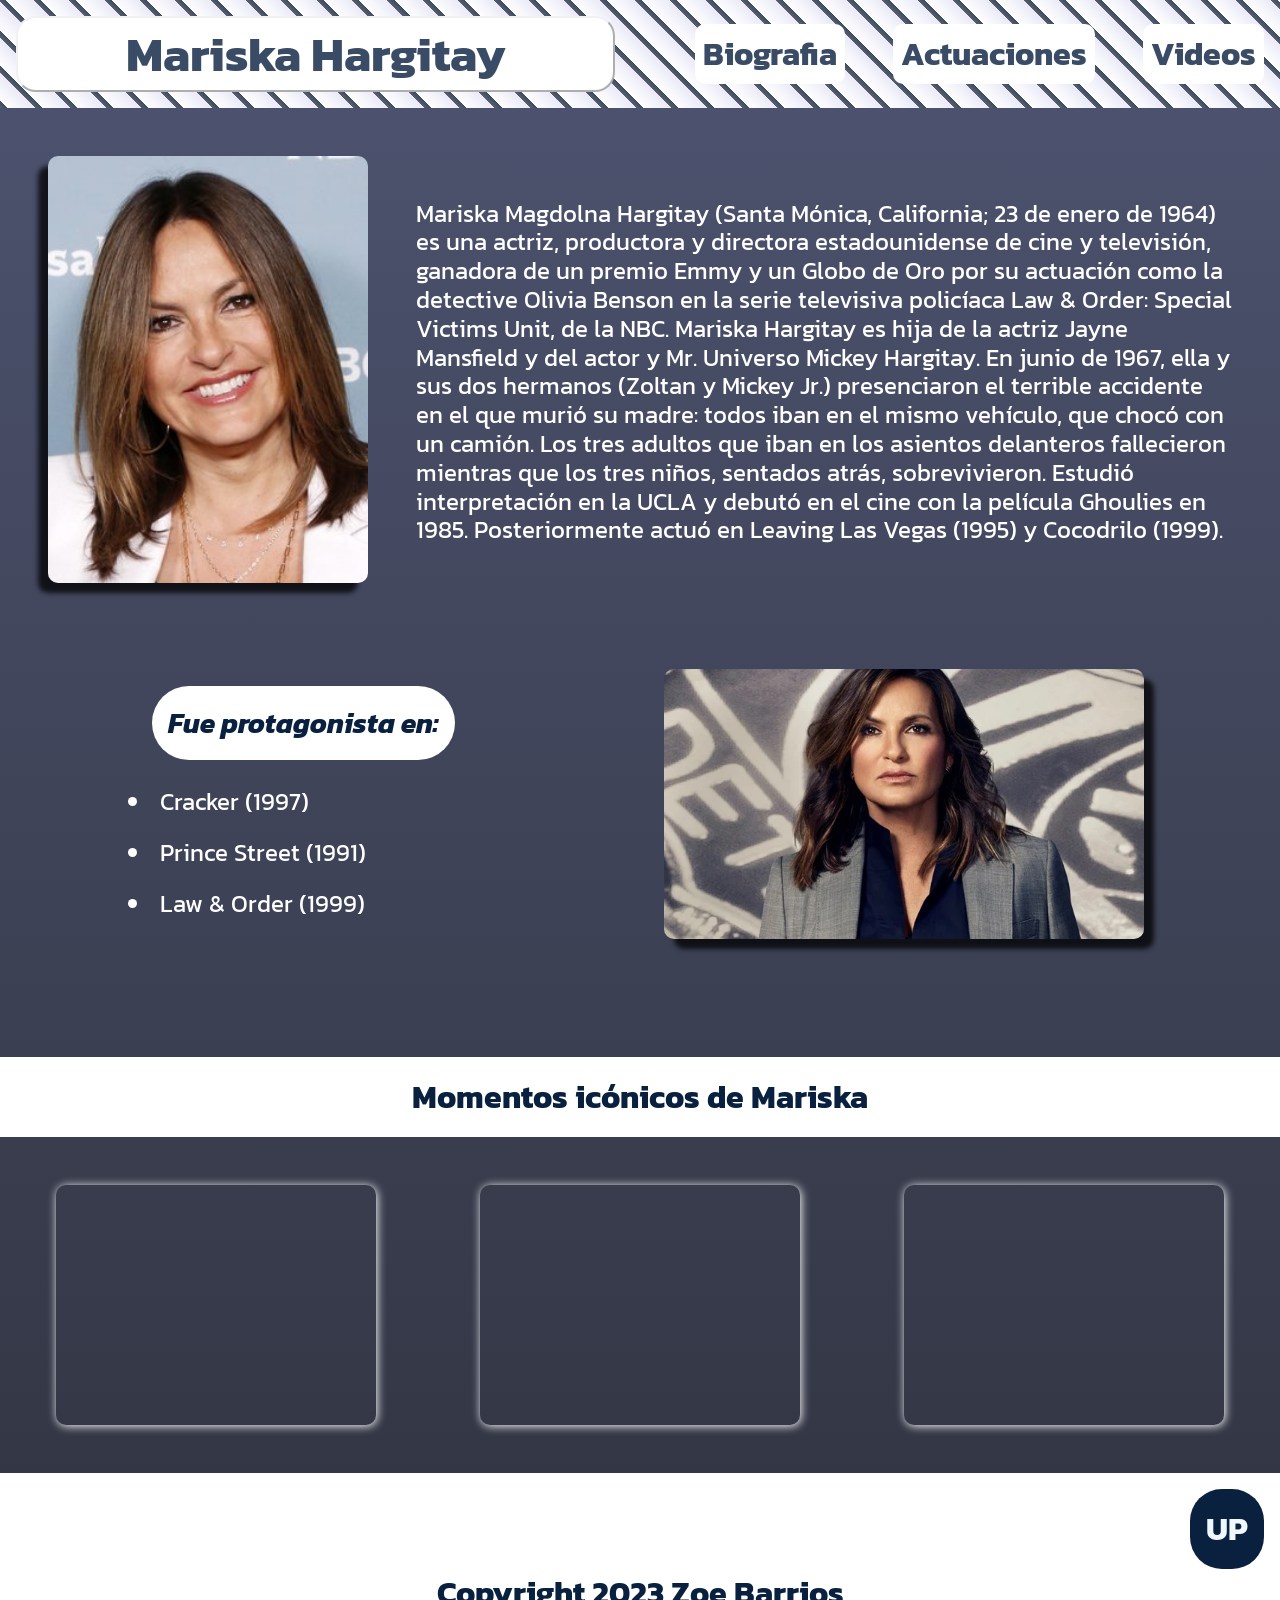
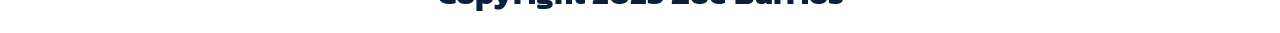
==== zoe-barrios.html @ 22aa31ab "first commit" ====
<!DOCTYPE html>
<html lang="en">

<head>
    <meta charset="UTF-8">
    <meta http-equiv="X-UA-Compatible" content="IE=edge">
    <meta name="viewport" content="width=device-width, initial-scale=1.0">
    <link rel="stylesheet"
        href="https://maxst.icons8.com/vue-static/landings/line-awesome/line-awesome/1.3.0/css/line-awesome.min.css">
    <link href="styles.css" rel="stylesheet" />
    <link href="./img/favicon.ico" type="image/jpg" rel="icon">
    <title>Mariska Hargitay</title>
</head>

<body>
    <header>
        <div class="contenedor-titulo" id="header">
            <h1>Mariska Hargitay</h1>
        </div>
        <div class="nav">
            <nav>
                <ul class="nav-pagina">
                    <a href="#biografia">
                        <li>Biografia</li>
                    </a>
                    <a href="#actuaciones">
                        <li>Actuaciones</li>
                    </a>
                    <a href="#videos"">
                        <li>Videos</li>
                    </a>
                </ul>
            </nav>
        </div>
    </header>
    <main class=" seccion-principal">

                        <article class="seccion-biografia" id="biografia">
                            <article class="seccion-imagen">
                                <figure>
                                    <img src="./img/mariska1.jpg" class="mariska1" alt="Imagen de mariska Hargitay">
                                    <span class="redes">
                                        <p>Sus redes</p>
                                        <a href="https://es-es.facebook.com/Mariska-Hargitay-351615644929763/"
                                            class="lab la-facebook-f" target="_blank"></a>
                                        <a href="https://www.instagram.com/therealmariskahargitay/?hl=es"
                                            class="lab la-instagram" target="_blank"></a>


                                    </span>
                                </figure>
                            </article>
                            <article class="seccion-texto">
                                <p>
                                    Mariska Magdolna Hargitay (Santa Mónica, California; 23 de enero de 1964) es una
                                    actriz,
                                    productora
                                    y directora estadounidense de cine y televisión, ganadora de un premio Emmy y un
                                    Globo
                                    de Oro por su
                                    actuación como la detective Olivia Benson en la serie televisiva policíaca Law &
                                    Order:
                                    Special
                                    Victims Unit, de la NBC.
                                    Mariska Hargitay es hija de la actriz Jayne Mansfield y del actor y Mr. Universo
                                    Mickey
                                    Hargitay. En
                                    junio de 1967, ella y sus dos hermanos (Zoltan y Mickey Jr.) presenciaron el
                                    terrible
                                    accidente en
                                    el que murió su madre: todos iban en el mismo vehículo, que chocó con un camión. Los
                                    tres adultos
                                    que iban en los asientos delanteros fallecieron mientras que los tres niños,
                                    sentados
                                    atrás,
                                    sobrevivieron.

                                    Estudió interpretación en la UCLA y debutó en el cine con la película Ghoulies en
                                    1985.
                                    Posteriormente actuó en Leaving Las Vegas (1995) y Cocodrilo (1999).
                                </p>
                            </article>

                        </article>

                        <section class="seccion-masInfo" id="actuaciones">
                            <article class="lista">
                                <h3>Fue protagonista en: </h3>
                                <ul>
                                    <li><a href="https://www.filmaffinity.com/es/film216386.html"
                                            target="_blank">Cracker
                                            (1997)</a>
                                    </li>
                                    <li><a href="https://www.imdb.com/title/tt0118439/" target="b
                        ">Prince Street (1991)</a></li>
                                    <li><a href="https://es.wikipedia.org/wiki/Law_%26_Order:_Special_Victims_Unit"
                                            target="_blank">Law
                                            & Order (1999)</a></li>
                                </ul>
                            </article>

                            <article class="seccion-imagen2">
                                <img src="./img/mariska2.jpeg" class="mariska2" alt="Imagen de Mariska Hargiay">

                            </article>


                        </section>
                        <section class="seccion-videos" id="videos">
                            <h3 class="titulo-videos">Momentos icónicos de Mariska</h3>
                            <article class="videos">
                                <iframe src="https://www.youtube.com/embed/K6srAL28Bjw" title="YouTube video player"
                                    frameborder="0"
                                    allow="accelerometer; autoplay; clipboard-write; encrypted-media; gyroscope; picture-in-picture; web-share">
                                </iframe>
                                <iframe src="https://www.youtube.com/embed/uqomKAVGQzQ" title="YouTube video player"
                                    frameborder="0"
                                    allow="accelerometer; autoplay; clipboard-write; encrypted-media; gyroscope; picture-in-picture; web-share">
                                </iframe>
                                <iframe src="https://www.youtube.com/embed/DB9D09TG9ao" title="YouTube video player"
                                    frameborder="0"
                                    allow="accelerometer; autoplay; clipboard-write; encrypted-media; gyroscope; picture-in-picture; web-share">
                                </iframe>
                            </article>


                        </section>

                        </main>
                        <footer>
                            <p class="las la-cat copy">
                                Copyright 2023 Zoe Barrios
                            </p>
                            <a href="#header" class="enlace-arriba">UP</a>

                        </footer>
</body>

</html>
---- styles.css ----
@import url('https://fonts.googleapis.com/css2?family=Kanit:wght@300&family=Roboto:wght@100&display=swap');

::-webkit-scrollbar {
    width: 15px;
}

::-webkit-scrollbar-track {
    background-color: #ffffff;
}

::-webkit-scrollbar-thumb {
    background-color: #4c516d;
    border-radius: 10px;
}

* {
    padding: 0;
    margin: 0;
    font-family: 'Kanit', sans-serif;
}

html {
    scroll-behavior: smooth;
}

header {
    /*Caracteristicas del header*/
    height: 100%;
    display: flex;
    flex-direction: row;
    gap: 5rem;
    align-items: center;
    justify-content: space-evenly;
    background: white;
    padding: 1rem;
    /*Caracteristicas texto*/
    color: #09203f;
    font-size: 1.5rem;
    text-shadow: 2px 2px 3px white;
    text-align: center;
    font-weight: bold;

    /*Patterns*/
    background-color: #e5e5f7;
    opacity: 0.8;
    background: repeating-linear-gradient(45deg, #333745, #09203f 5px, white 5px, #e5e5f7 25px);


}

main {
    background: linear-gradient(to bottom, #4c516d, #333745);
}


.contenedor-titulo {
    background-color: white;
    padding: 0 1rem;
    border-radius: 20px;
    border: 2px outset;
    flex: 1;
    transition: all 0.2s ease-in-out;
}

.nav {
    flex: 1;
}

.nav-pagina {
    display: flex;
    flex-direction: row;
    gap: 3rem;
    align-items: center;
    justify-content: space-around;
}


.seccion-principal {
    width: 100%;
    display: flex;
    flex-wrap: wrap;

}

.seccion-biografia {
    padding: 3rem;
    display: flex;
    flex-direction: row;
    width: 100%;
    height: 100%;
    align-items: center;
    justify-content: space-around;
    gap: 3rem;

}

figure {
    position: relative;
}

a {
    text-decoration: none;
}


.seccion-texto>p {
    font-size: 1.5rem;
    line-height: 1.8rem;
    color: white;
}

.seccion-texto:hover {
    text-shadow: 1px 1px 10px white;

}

.seccion-masInfo {
    display: flex;
    flex-direction: row;
    width: 100%;
    align-items: center;
    justify-content: space-around;
    padding-top: 2rem;
    padding-bottom: 2rem;
    flex: 1;
}


.lista {
    margin-left: 3rem;
    font-size: 1.5rem;
    color: white;

}

.lista>h3 {
    margin-bottom: 1rem;
}

.lista li {
    padding: 0.5rem;
}

.lista>h3 {
    color: #09203f;
    background-color: white;
    padding: 1rem;
    border-radius: 3rem;
    font-style: italic;
}

.seccion-videos {
    width: 100%;
    text-align: center;
    padding-top: 5rem;
}

.videos {
    padding: 3rem 0;
    display: flex;
    flex-direction: row;
    justify-content: space-evenly;
    flex-wrap: wrap;
    gap: 3rem;
}

.titulo-videos {
    background-color: white;
    padding: 1rem;
    font-size: 2rem;
    color: #09203f;

}

iframe {
    width: 20rem;
    height: 15rem;
    box-shadow: 1px 1px 10px white;
    border-radius: 10px;
}

.mariska1 {
    width: 20rem;
    border-radius: 10px;
    box-shadow: -10px 10px 5px 0px rgba(0, 0, 0, 0.75);
    -webkit-box-shadow: -10px 10px 5px 0px rgba(0, 0, 0, 0.75);
    -moz-box-shadow: -10px 10px 5px 0px rgba(0, 0, 0, 0.75);
}


.mariska2 {
    box-sizing: content-box;
    width: 30rem;
    border-radius: 10px;
    margin-right: 2rem;
    box-shadow: 10px 10px 5px 0px rgba(0, 0, 0, 0.75);
    -webkit-box-shadow: 10px 10px 5px 0px rgba(0, 0, 0, 0.75);
    -moz-box-shadow: 10px 10px 5px 0px rgba(0, 0, 0, 0.75);
    transition: all 0.5s ease-in-out;
}

.contenedor-titulo:hover {
    transform: translate(10px);
    box-shadow: 10px 10px black;
}

figure {
    transition: all 0.5s ease-in-out;
}

figure:hover {
    transform: translate(10px);
    opacity: 50%;
}

.redes a {
    color: #111b54;
}

figure .redes {
    display: none;
    position: absolute;
    top: 30%;
    left: -10px;
    width: 100%;
    text-align: center;
    font-size: 2rem;
    color: white;
    font-family: 'Roboto', sans-serif;
    padding: 10px;
}

figure:hover .redes {
    display: block;
}

.mariska2:hover {
    transform: translate(10px);
}

.lista a {
    color: white;
}

.lista a:hover {
    text-shadow: 2px 2px black;
    background-color: rgb(40, 15, 104);
    padding: 1px;
    border-radius: 10px;
}

.nav-pagina li {
    list-style: none;
    color: #09203f;
    font-size: 2rem;
    background-color: white;
    border-radius: 10px;
    padding: 0.4rem 0.5rem;
    transition: all 0.2s ease-in-out;
}

.nav-pagina li:hover {
    transform: translate(10px);
    box-shadow: 5px 5px black;
}


footer {
    display: grid;
    grid-row: 1fr 1fr;
    height: 5rem;
    font-size: 2rem;
    color: #09203f;
    font-weight: bold;
    padding-top: 1rem;
}

.copy {
    justify-self: center;
    grid-row: 2;
    padding-bottom: 1rem;
}

.enlace-arriba {
    background-color: #09203f;
    grid-row: 1;
    justify-self: end;
    padding: 1rem;
    border-radius: 2rem;
    text-align: center;
    margin-right: 1rem;
    color: aliceblue;
    transition: all 0.2s ease-in-out;
}

.enlace-arriba:hover {
    background-color: rgb(0, 81, 255);
    transform: scale(1.1);
}

/*MEDIA QUERYS*/

@media (min-width:1440px) {

    .nav-pagina li {
        font-size: 3rem;
        padding: 0 4rem;
    }

    .seccion-texto>p {
        font-size: 3rem;
        line-height: 3rem;
    }

    .mariska1 {
        width: 25rem;
    }

    .mariska2 {
        width: 40rem;
    }

    .lista {
        font-size: 3rem;
    }

    .seccion-videos>h3 {
        font-size: 3rem;

    }

    iframe {
        width: 50rem;
        height: 30rem;

    }

}

@media (max-width:900px) {

    header {
        flex-direction: column;
    }

    .nav-pagina {
        flex-direction: row;
    }

    .seccion-biografia,
    .seccion-masInfo,
    .videos {
        display: flex;
        flex-direction: column;
        align-items: center;
        justify-content: center;
    }

    .seccion-texto>p {
        font-size: 2rem;
    }

    .seccion-masInfo {
        display: flex;
        align-items: center;
        justify-content: center;
        gap: 4rem;
        text-align: center;
    }

    .lista {
        width: 50%;
        font-size: 2rem;
    }

    .mariska2 {
        margin: 0;
    }



}

@media (max-width:570px) {

    .nav-pagina {
        flex-direction: column;
    }

    .mariska1 {
        width: 15rem;
    }

    .mariska2 {
        width: 20rem;
    }

    .lista {
        width: 100%;
        font-size: 1.5rem;
        margin: 0;
    }

    footer {
        font-size: 1.5rem;
    }

    .enlace-arriba {
        justify-self: center;
        margin-bottom: 1rem;
    }


}

@media (max-width:350px) {

    .seccion-biografia {
        padding: 0;
        margin: 2rem auto;

    }

    .mariska1 {
        width: 10rem;
    }

    iframe,
    .mariska2 {
        width: 15rem;
    }

    footer {
        font-size: 1.5rem;
    }
}
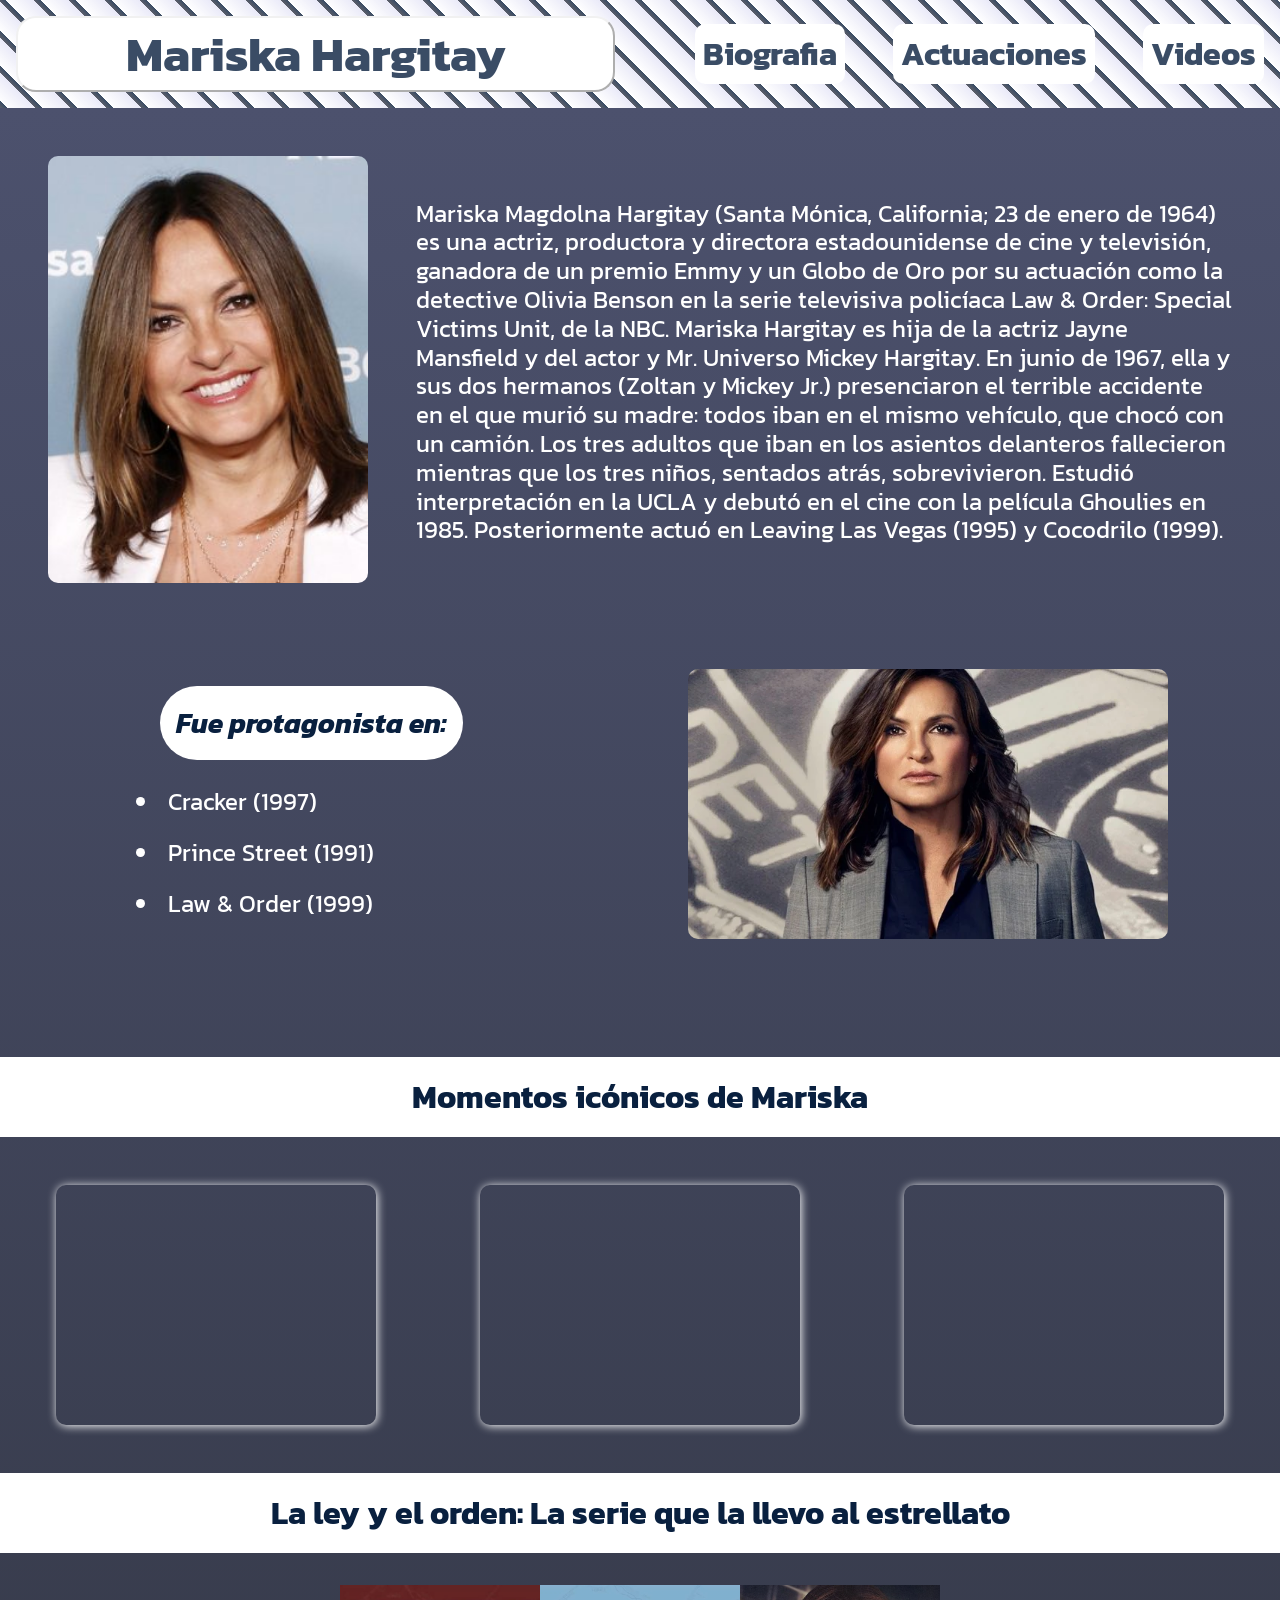
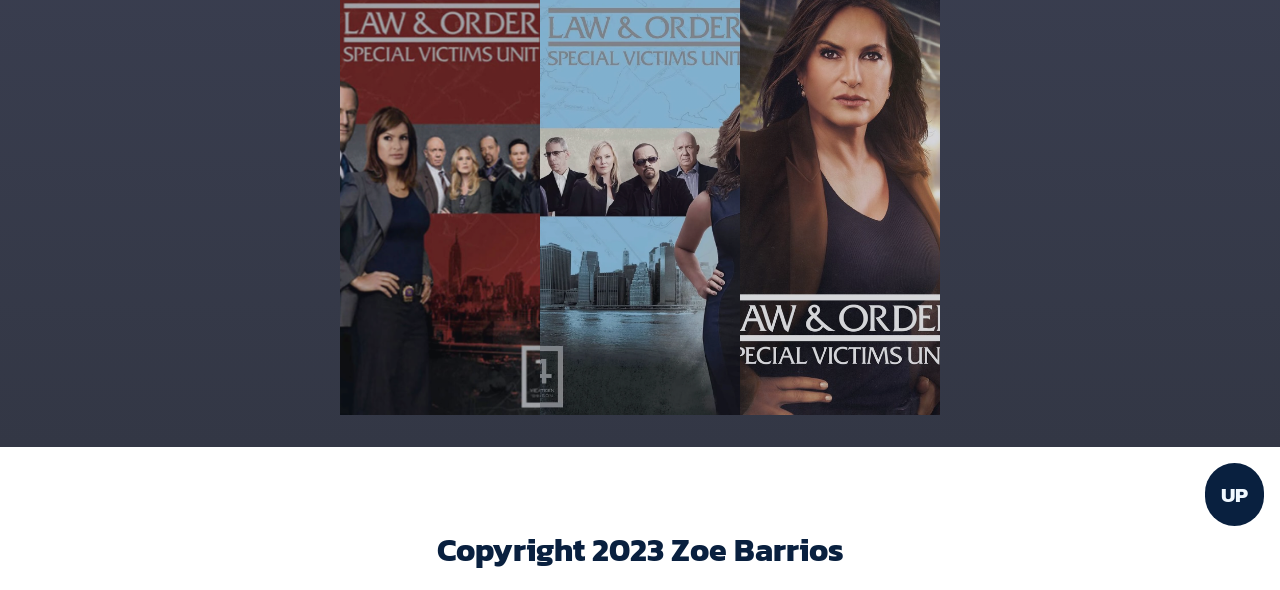
==== commit d4f10ae6: "Agregando efecto imagenes y variables" ====
--- a/zoe-barrios.html
+++ b/zoe-barrios.html
@@ -107,7 +107,7 @@
 
                         </section>
                         <section class="seccion-videos" id="videos">
-                            <h3 class="titulo-videos">Momentos icónicos de Mariska</h3>
+                            <h3 class="titulo-separador">Momentos icónicos de Mariska</h3>
                             <article class="videos">
                                 <iframe src="https://www.youtube.com/embed/K6srAL28Bjw" title="YouTube video player"
                                     frameborder="0"
@@ -125,6 +125,15 @@
 
 
                         </section>
+                        <h3 class="titulo-separador">La ley y el orden: La serie que la llevo al estrellato</h3>
+                        <section class="seccion-temporadas">
+
+                            <section class="temporadas-imagenes">
+                                <img src="/img/lyo1.jpg" alt="Temporada 1 la ley y el orden" class="img-temporada">
+                                <img src="/img/lyo2.jpg" alt="Temporada 2 la ley y el orden" class="img-temporada">
+                                <img src="/img/lyo3.jpg" alt="Temporada 3 la ley y el orden" class="img-temporada">
+                            </section>
+                        </section>
 
                         </main>
                         <footer>
--- a/styles.css
+++ b/styles.css
@@ -1,4 +1,11 @@
 @import url('https://fonts.googleapis.com/css2?family=Kanit:wght@300&family=Roboto:wght@100&display=swap');
+
+:root {
+    --color-general: #09203f;
+    --transition: all 0.2s ease-in-out;
+    --transition-larga: all 0.5s ease-in-out;
+    --font-importada: "Kanit", sans-serif;
+}
 
 ::-webkit-scrollbar {
     width: 15px;
@@ -16,7 +23,8 @@
 * {
     padding: 0;
     margin: 0;
-    font-family: 'Kanit', sans-serif;
+    font-family: var(--font-importada);
+    box-sizing: border-box;
 }
 
 html {
@@ -34,7 +42,7 @@
     background: white;
     padding: 1rem;
     /*Caracteristicas texto*/
-    color: #09203f;
+    color: var(--color-general);
     font-size: 1.5rem;
     text-shadow: 2px 2px 3px white;
     text-align: center;
@@ -43,7 +51,7 @@
     /*Patterns*/
     background-color: #e5e5f7;
     opacity: 0.8;
-    background: repeating-linear-gradient(45deg, #333745, #09203f 5px, white 5px, #e5e5f7 25px);
+    background: repeating-linear-gradient(45deg, #333745, var(--color-general) 5px, white 5px, #e5e5f7 25px);
 
 
 }
@@ -59,7 +67,7 @@
     border-radius: 20px;
     border: 2px outset;
     flex: 1;
-    transition: all 0.2s ease-in-out;
+    transition: var(--transition);
 }
 
 .nav {
@@ -142,7 +150,7 @@
 }
 
 .lista>h3 {
-    color: #09203f;
+    color: var(--color-general);
     background-color: white;
     padding: 1rem;
     border-radius: 3rem;
@@ -164,11 +172,13 @@
     gap: 3rem;
 }
 
-.titulo-videos {
+.titulo-separador {
     background-color: white;
     padding: 1rem;
     font-size: 2rem;
-    color: #09203f;
+    color: var(--color-general);
+    width: 100%;
+    text-align: center;
 
 }
 
@@ -182,9 +192,7 @@
 .mariska1 {
     width: 20rem;
     border-radius: 10px;
-    box-shadow: -10px 10px 5px 0px rgba(0, 0, 0, 0.75);
-    -webkit-box-shadow: -10px 10px 5px 0px rgba(0, 0, 0, 0.75);
-    -moz-box-shadow: -10px 10px 5px 0px rgba(0, 0, 0, 0.75);
+
 }
 
 
@@ -192,11 +200,7 @@
     box-sizing: content-box;
     width: 30rem;
     border-radius: 10px;
-    margin-right: 2rem;
-    box-shadow: 10px 10px 5px 0px rgba(0, 0, 0, 0.75);
-    -webkit-box-shadow: 10px 10px 5px 0px rgba(0, 0, 0, 0.75);
-    -moz-box-shadow: 10px 10px 5px 0px rgba(0, 0, 0, 0.75);
-    transition: all 0.5s ease-in-out;
+    transition: var(--transition-larga);
 }
 
 .contenedor-titulo:hover {
@@ -205,12 +209,14 @@
 }
 
 figure {
-    transition: all 0.5s ease-in-out;
+    transition: var(--transition-larga);
+    border-radius: 10px;
 }
 
 figure:hover {
     transform: translate(10px);
     opacity: 50%;
+    box-shadow: 10px 10px black;
 }
 
 .redes a {
@@ -226,7 +232,7 @@
     text-align: center;
     font-size: 2rem;
     color: white;
-    font-family: 'Roboto', sans-serif;
+    font-family: var(--font-importada);
     padding: 10px;
 }
 
@@ -236,6 +242,7 @@
 
 .mariska2:hover {
     transform: translate(10px);
+    box-shadow: 10px 10px black;
 }
 
 .lista a {
@@ -251,17 +258,48 @@
 
 .nav-pagina li {
     list-style: none;
-    color: #09203f;
+    color: var(--color-general);
     font-size: 2rem;
     background-color: white;
     border-radius: 10px;
     padding: 0.4rem 0.5rem;
-    transition: all 0.2s ease-in-out;
+    transition: var(--transition);
 }
 
 .nav-pagina li:hover {
     transform: translate(10px);
     box-shadow: 5px 5px black;
+}
+
+.seccion-temporadas {
+    display: flex;
+    flex-direction: column;
+    gap: 2rem;
+    align-items: center;
+    justify-content: center;
+    width: 100%;
+    text-align: center;
+}
+
+.temporadas-imagenes {
+    display: flex;
+    width: 600px;
+    height: 430px;
+    margin: 2rem 0 2rem 0;
+}
+
+.img-temporada {
+    width: 0;
+    flex-grow: 1;
+    object-fit: cover;
+    opacity: .8;
+    transition: 0.5s ease;
+}
+
+.img-temporada:hover {
+    width: 300px;
+    opacity: 1;
+    filter: contrast(120%);
 }
 
 
@@ -270,7 +308,7 @@
     grid-row: 1fr 1fr;
     height: 5rem;
     font-size: 2rem;
-    color: #09203f;
+    color: var(--color-general);
     font-weight: bold;
     padding-top: 1rem;
 }
@@ -282,7 +320,7 @@
 }
 
 .enlace-arriba {
-    background-color: #09203f;
+    background-color: var(--color-general);
     grid-row: 1;
     justify-self: end;
     padding: 1rem;
@@ -290,7 +328,8 @@
     text-align: center;
     margin-right: 1rem;
     color: aliceblue;
-    transition: all 0.2s ease-in-out;
+    font-size: 1.3rem;
+    transition: var(--transition);
 }
 
 .enlace-arriba:hover {
@@ -381,7 +420,7 @@
 
 }
 
-@media (max-width:570px) {
+@media (max-width:600px) {
 
     .nav-pagina {
         flex-direction: column;
@@ -401,6 +440,12 @@
         margin: 0;
     }
 
+
+    .temporadas-imagenes {
+        width: 100%;
+        height: 100%;
+    }
+
     footer {
         font-size: 1.5rem;
     }
@@ -430,6 +475,13 @@
         width: 15rem;
     }
 
+
+    .temporadas-imagenes {
+
+        width: 100%;
+        height: 100%;
+    }
+
     footer {
         font-size: 1.5rem;
     }
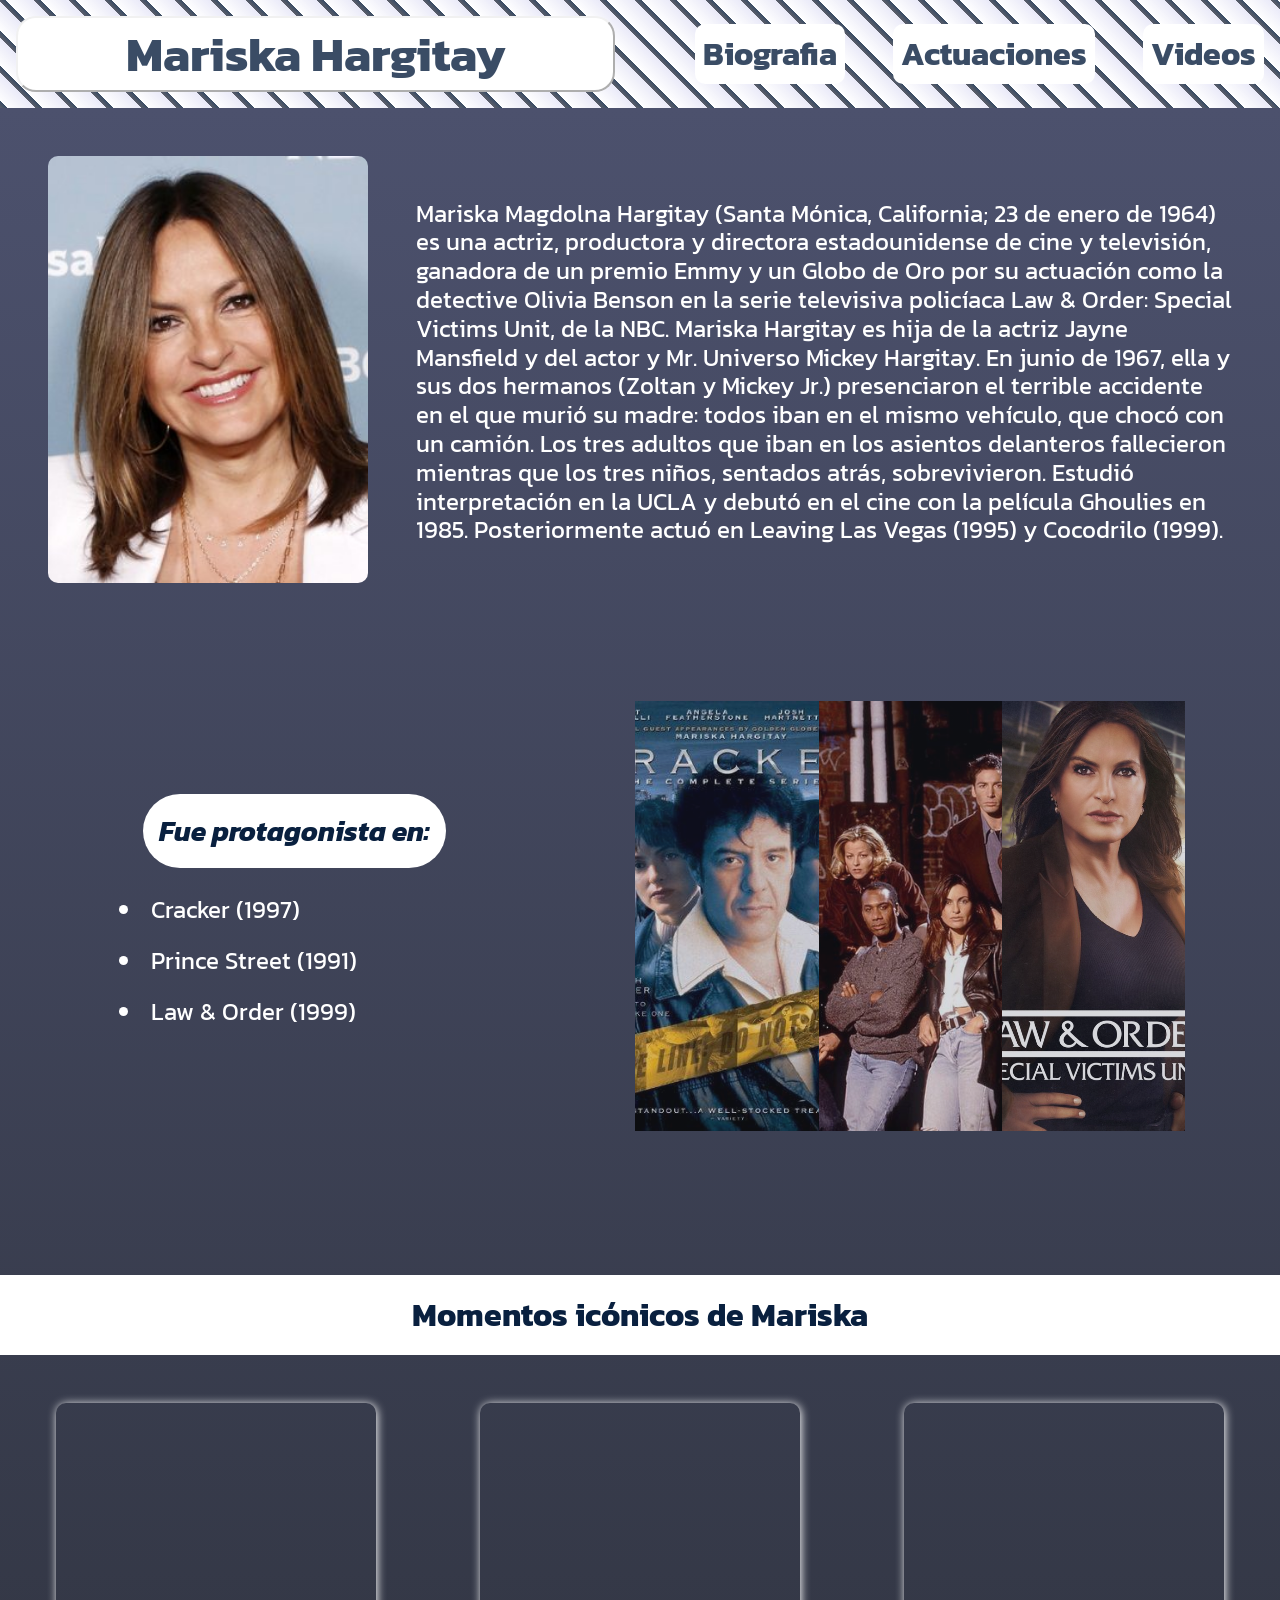
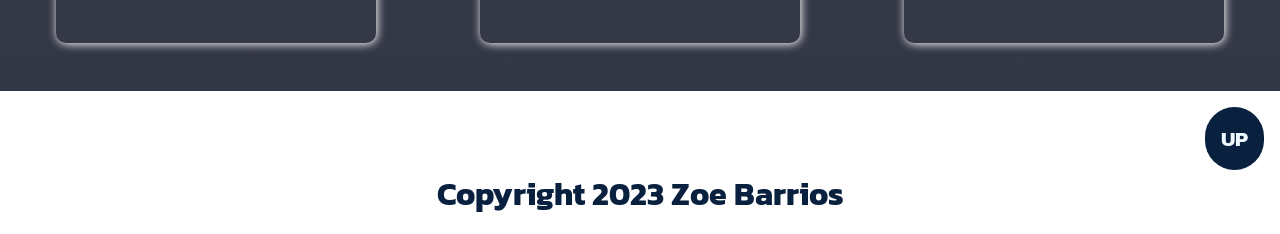
==== commit f89574d1: "Terminando" ====
--- a/zoe-barrios.html
+++ b/zoe-barrios.html
@@ -20,129 +20,122 @@
         <div class="nav">
             <nav>
                 <ul class="nav-pagina">
-                    <a href="#biografia">
-                        <li>Biografia</li>
-                    </a>
-                    <a href="#actuaciones">
-                        <li>Actuaciones</li>
-                    </a>
-                    <a href="#videos"">
-                        <li>Videos</li>
-                    </a>
+
+                    <li><a href="#biografia">Biografia</a></li>
+
+
+                    <li><a href="#actuaciones">Actuaciones</a></li>
+
+
+                    <li><a href="#videos">Videos</a></li>
+
                 </ul>
             </nav>
         </div>
     </header>
     <main class=" seccion-principal">
 
-                        <article class="seccion-biografia" id="biografia">
-                            <article class="seccion-imagen">
-                                <figure>
-                                    <img src="./img/mariska1.jpg" class="mariska1" alt="Imagen de mariska Hargitay">
-                                    <span class="redes">
-                                        <p>Sus redes</p>
-                                        <a href="https://es-es.facebook.com/Mariska-Hargitay-351615644929763/"
-                                            class="lab la-facebook-f" target="_blank"></a>
-                                        <a href="https://www.instagram.com/therealmariskahargitay/?hl=es"
-                                            class="lab la-instagram" target="_blank"></a>
+        <article class="seccion-biografia" id="biografia">
+            <article class="seccion-imagen">
+                <figure>
+                    <img src="./img/mariska1.jpg" class="mariska1" alt="Imagen de mariska Hargitay">
+                    <span class="redes">
+                        <p>Sus redes</p>
+                        <a href="https://es-es.facebook.com/Mariska-Hargitay-351615644929763/" class="lab la-facebook-f"
+                            target="_blank"></a>
+                        <a href="https://www.instagram.com/therealmariskahargitay/?hl=es" class="lab la-instagram"
+                            target="_blank"></a>
 
 
-                                    </span>
-                                </figure>
-                            </article>
-                            <article class="seccion-texto">
-                                <p>
-                                    Mariska Magdolna Hargitay (Santa Mónica, California; 23 de enero de 1964) es una
-                                    actriz,
-                                    productora
-                                    y directora estadounidense de cine y televisión, ganadora de un premio Emmy y un
-                                    Globo
-                                    de Oro por su
-                                    actuación como la detective Olivia Benson en la serie televisiva policíaca Law &
-                                    Order:
-                                    Special
-                                    Victims Unit, de la NBC.
-                                    Mariska Hargitay es hija de la actriz Jayne Mansfield y del actor y Mr. Universo
-                                    Mickey
-                                    Hargitay. En
-                                    junio de 1967, ella y sus dos hermanos (Zoltan y Mickey Jr.) presenciaron el
-                                    terrible
-                                    accidente en
-                                    el que murió su madre: todos iban en el mismo vehículo, que chocó con un camión. Los
-                                    tres adultos
-                                    que iban en los asientos delanteros fallecieron mientras que los tres niños,
-                                    sentados
-                                    atrás,
-                                    sobrevivieron.
+                    </span>
+                </figure>
+            </article>
+            <article class="seccion-texto">
+                <p>
+                    Mariska Magdolna Hargitay (Santa Mónica, California; 23 de enero de 1964) es una
+                    actriz,
+                    productora
+                    y directora estadounidense de cine y televisión, ganadora de un premio Emmy y un
+                    Globo
+                    de Oro por su
+                    actuación como la detective Olivia Benson en la serie televisiva policíaca Law &
+                    Order:
+                    Special
+                    Victims Unit, de la NBC.
+                    Mariska Hargitay es hija de la actriz Jayne Mansfield y del actor y Mr. Universo
+                    Mickey
+                    Hargitay. En
+                    junio de 1967, ella y sus dos hermanos (Zoltan y Mickey Jr.) presenciaron el
+                    terrible
+                    accidente en
+                    el que murió su madre: todos iban en el mismo vehículo, que chocó con un camión. Los
+                    tres adultos
+                    que iban en los asientos delanteros fallecieron mientras que los tres niños,
+                    sentados
+                    atrás,
+                    sobrevivieron.
 
-                                    Estudió interpretación en la UCLA y debutó en el cine con la película Ghoulies en
-                                    1985.
-                                    Posteriormente actuó en Leaving Las Vegas (1995) y Cocodrilo (1999).
-                                </p>
-                            </article>
+                    Estudió interpretación en la UCLA y debutó en el cine con la película Ghoulies en
+                    1985.
+                    Posteriormente actuó en Leaving Las Vegas (1995) y Cocodrilo (1999).
+                </p>
+            </article>
 
-                        </article>
+        </article>
 
-                        <section class="seccion-masInfo" id="actuaciones">
-                            <article class="lista">
-                                <h3>Fue protagonista en: </h3>
-                                <ul>
-                                    <li><a href="https://www.filmaffinity.com/es/film216386.html"
-                                            target="_blank">Cracker
-                                            (1997)</a>
-                                    </li>
-                                    <li><a href="https://www.imdb.com/title/tt0118439/" target="b
+        <section class="seccion-masInfo" id="actuaciones">
+            <article class="lista">
+                <h3>Fue protagonista en: </h3>
+                <ul>
+                    <li class="img1"><a href="https://www.filmaffinity.com/es/film216386.html" target="_blank">Cracker
+                            (1997)</a>
+                    </li>
+                    <li class="img2"><a href="https://www.imdb.com/title/tt0118439/" target="b
                         ">Prince Street (1991)</a></li>
-                                    <li><a href="https://es.wikipedia.org/wiki/Law_%26_Order:_Special_Victims_Unit"
-                                            target="_blank">Law
-                                            & Order (1999)</a></li>
-                                </ul>
-                            </article>
+                    <li class="img3"><a href="https://es.wikipedia.org/wiki/Law_%26_Order:_Special_Victims_Unit"
+                            target="_blank">Law
+                            & Order (1999)</a></li>
+                </ul>
+            </article>
 
-                            <article class="seccion-imagen2">
-                                <img src="./img/mariska2.jpeg" class="mariska2" alt="Imagen de Mariska Hargiay">
+            <section class="seccion-temporadas">
 
-                            </article>
+                <section class="temporadas-imagenes">
+                    <img src="/img/lyo1.jpg" alt="Temporada 1 la ley y el orden" class="img-temporada img-1">
+                    <img src="/img/lyo2.jpg" alt="Temporada 2 la ley y el orden" class="img-temporada 2">
+                    <img src="/img/lyo3.jpg" alt="Temporada 3 la ley y el orden" class="img-temporada 3">
+                </section>
+            </section>
 
 
-                        </section>
-                        <section class="seccion-videos" id="videos">
-                            <h3 class="titulo-separador">Momentos icónicos de Mariska</h3>
-                            <article class="videos">
-                                <iframe src="https://www.youtube.com/embed/K6srAL28Bjw" title="YouTube video player"
-                                    frameborder="0"
-                                    allow="accelerometer; autoplay; clipboard-write; encrypted-media; gyroscope; picture-in-picture; web-share">
-                                </iframe>
-                                <iframe src="https://www.youtube.com/embed/uqomKAVGQzQ" title="YouTube video player"
-                                    frameborder="0"
-                                    allow="accelerometer; autoplay; clipboard-write; encrypted-media; gyroscope; picture-in-picture; web-share">
-                                </iframe>
-                                <iframe src="https://www.youtube.com/embed/DB9D09TG9ao" title="YouTube video player"
-                                    frameborder="0"
-                                    allow="accelerometer; autoplay; clipboard-write; encrypted-media; gyroscope; picture-in-picture; web-share">
-                                </iframe>
-                            </article>
+
+        </section>
+        <section class="seccion-videos" id="videos">
+            <h3 class="titulo-separador">Momentos icónicos de Mariska</h3>
+            <article class="videos">
+                <iframe src="https://www.youtube.com/embed/K6srAL28Bjw" title="YouTube video player" frameborder="0"
+                    allow="accelerometer; autoplay; clipboard-write; encrypted-media; gyroscope; picture-in-picture; web-share">
+                </iframe>
+                <iframe src="https://www.youtube.com/embed/uqomKAVGQzQ" title="YouTube video player" frameborder="0"
+                    allow="accelerometer; autoplay; clipboard-write; encrypted-media; gyroscope; picture-in-picture; web-share">
+                </iframe>
+                <iframe src="https://www.youtube.com/embed/DB9D09TG9ao" title="YouTube video player" frameborder="0"
+                    allow="accelerometer; autoplay; clipboard-write; encrypted-media; gyroscope; picture-in-picture; web-share">
+                </iframe>
+            </article>
 
 
-                        </section>
-                        <h3 class="titulo-separador">La ley y el orden: La serie que la llevo al estrellato</h3>
-                        <section class="seccion-temporadas">
+        </section>
 
-                            <section class="temporadas-imagenes">
-                                <img src="/img/lyo1.jpg" alt="Temporada 1 la ley y el orden" class="img-temporada">
-                                <img src="/img/lyo2.jpg" alt="Temporada 2 la ley y el orden" class="img-temporada">
-                                <img src="/img/lyo3.jpg" alt="Temporada 3 la ley y el orden" class="img-temporada">
-                            </section>
-                        </section>
 
-                        </main>
-                        <footer>
-                            <p class="las la-cat copy">
-                                Copyright 2023 Zoe Barrios
-                            </p>
-                            <a href="#header" class="enlace-arriba">UP</a>
+    </main>
+    <footer>
+        <p class="las la-cat copy">
+            Copyright 2023 Zoe Barrios
+        </p>
+        <a href="#header" class="enlace-arriba">UP</a>
 
-                        </footer>
+    </footer>
 </body>
 
 </html>
--- a/styles.css
+++ b/styles.css
@@ -274,16 +274,14 @@
 .seccion-temporadas {
     display: flex;
     flex-direction: column;
-    gap: 2rem;
     align-items: center;
     justify-content: center;
-    width: 100%;
     text-align: center;
 }
 
 .temporadas-imagenes {
     display: flex;
-    width: 600px;
+    width: 550px;
     height: 430px;
     margin: 2rem 0 2rem 0;
 }
@@ -337,6 +335,11 @@
     transform: scale(1.1);
 }
 
+
+a {
+    color: var(--color-general);
+}
+
 /*MEDIA QUERYS*/
 
 @media (min-width:1440px) {
@@ -384,6 +387,11 @@
 
     .nav-pagina {
         flex-direction: row;
+
+    }
+
+    .nav-pagina li {
+        width: 100%;
     }
 
     .seccion-biografia,
@@ -418,6 +426,7 @@
 
 
 
+
 }
 
 @media (max-width:600px) {
@@ -442,8 +451,9 @@
 
 
     .temporadas-imagenes {
-        width: 100%;
-        height: 100%;
+        width: 300px;
+        height: 400px;
+
     }
 
     footer {
@@ -460,6 +470,12 @@
 
 @media (max-width:350px) {
 
+    .seccion-temporadas {
+        width: 300px;
+        height: 100%;
+
+    }
+
     .seccion-biografia {
         padding: 0;
         margin: 2rem auto;
